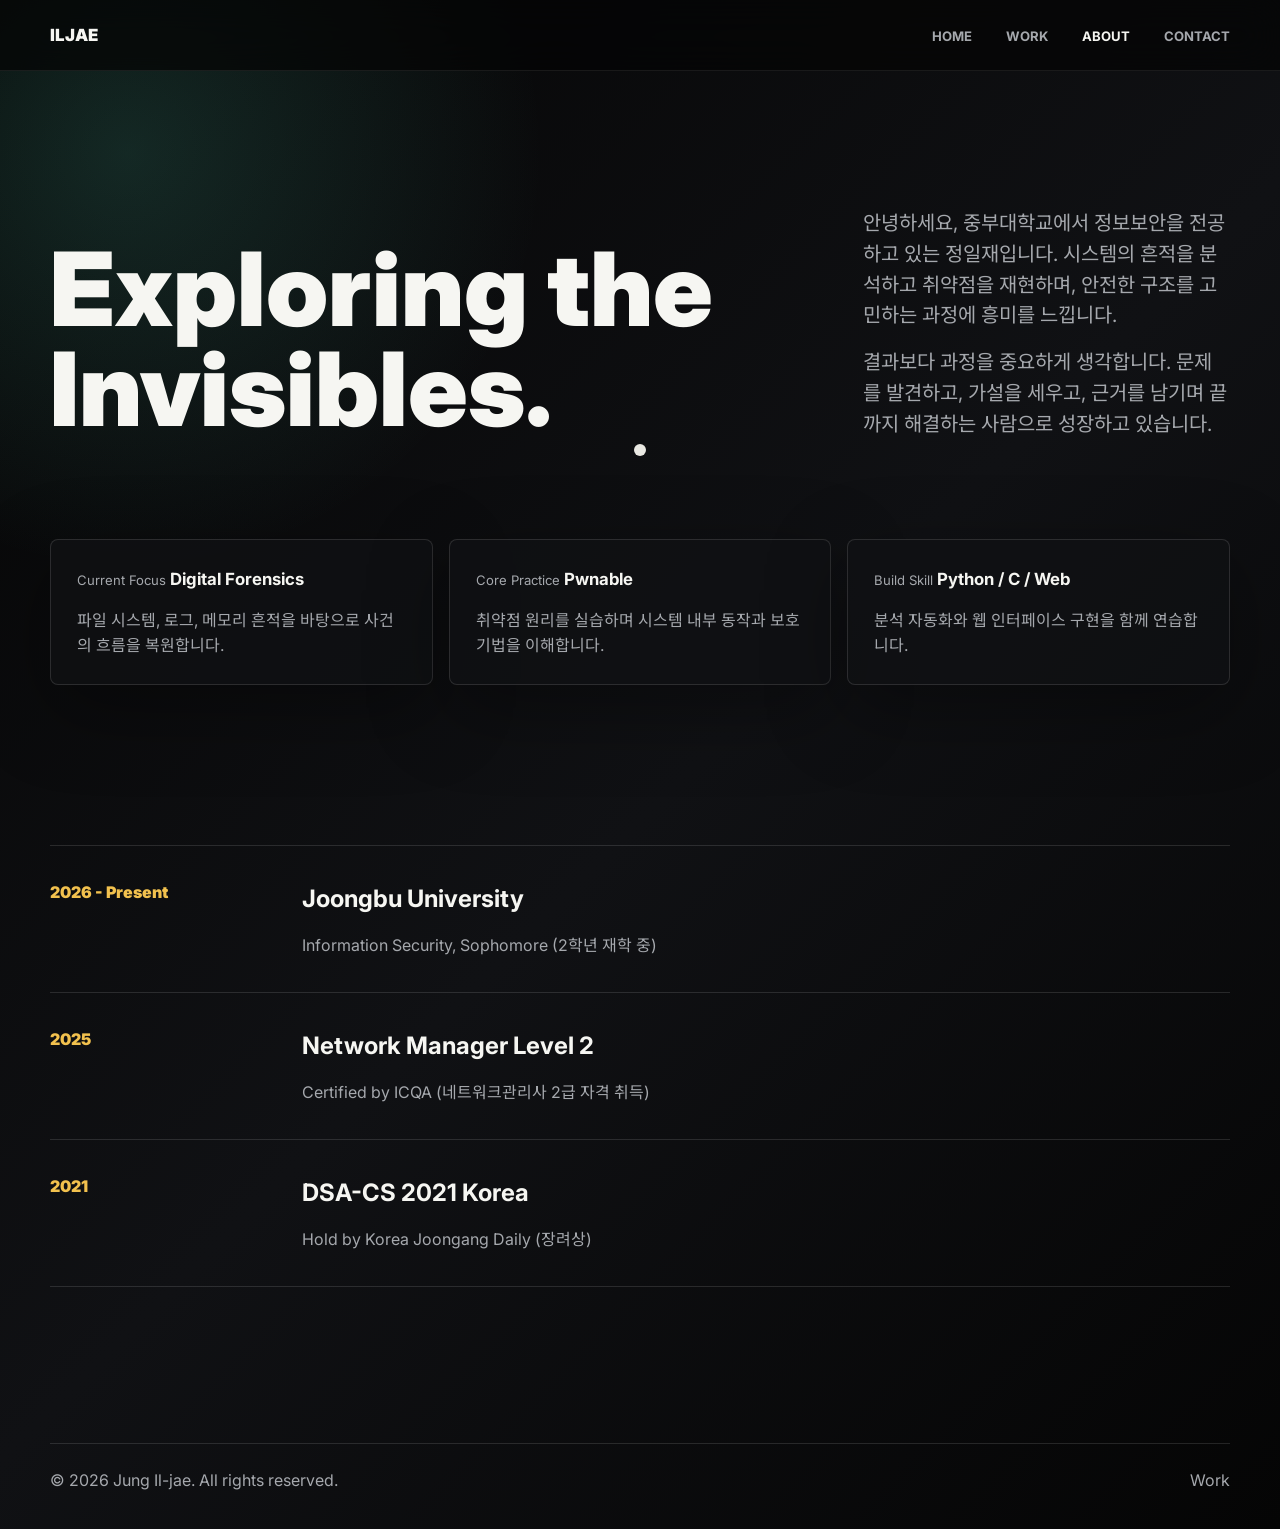
==== about.html @ fd4e7f98 "v1.0" ====
<!doctype html>
<html lang="ko">
  <head>
    <meta charset="UTF-8" />
    <meta name="viewport" content="width=device-width, initial-scale=1.0" />
    <title>About | Jung Il-jae</title>
    <meta
      name="description"
      content="정보보안을 공부하는 정일재의 소개, 기술 스택, 학력과 수상 기록"
    />
    <link rel="preconnect" href="https://fonts.googleapis.com" />
    <link rel="preconnect" href="https://fonts.gstatic.com" crossorigin />
    <link
      href="https://fonts.googleapis.com/css2?family=Inter:wght@400;600;700;900&family=Noto+Sans+KR:wght@400;500;700;900&display=swap"
      rel="stylesheet"
    />
    <link rel="stylesheet" href="style.css" />
    <link rel="stylesheet" href="animations.css" />
  </head>
  <body>
    <div class="scroll-progress" aria-hidden="true"></div>
    <div class="cursor" aria-hidden="true"></div>

    <header class="nav-container">
      <nav class="nav-content" aria-label="Primary navigation">
        <div class="logo"><a href="index.html">ILJAE</a></div>
        <button
          class="nav-toggle"
          type="button"
          aria-label="메뉴 열기"
          aria-expanded="false"
        >
          <span></span>
          <span></span>
        </button>
        <ul class="nav-links">
          <li><a href="index.html">Home</a></li>
          <li><a href="work.html">Work</a></li>
          <li><a href="about.html" class="active">About</a></li>
          <li><a href="contact.html">Contact</a></li>
        </ul>
      </nav>
    </header>

    <main class="about-main">
      <section class="page-hero">
        <div class="container page-grid">
          <h1 class="large-title reveal-text">Exploring the Invisibles.</h1>
          <div class="page-description reveal-text delay-1">
            <p>
              안녕하세요, 중부대학교에서 정보보안을 전공하고 있는 정일재입니다.
              시스템의 흔적을 분석하고 취약점을 재현하며, 안전한 구조를 고민하는
              과정에 흥미를 느낍니다.
            </p>
            <p>
              결과보다 과정을 중요하게 생각합니다. 문제를 발견하고, 가설을
              세우고, 근거를 남기며 끝까지 해결하는 사람으로 성장하고 있습니다.
            </p>
          </div>
        </div>
      </section>

      <section class="profile-section">
        <div class="container profile-grid reveal-text delay-2">
          <div class="profile-card">
            <span>Current Focus</span>
            <strong>Digital Forensics</strong>
            <p>파일 시스템, 로그, 메모리 흔적을 바탕으로 사건의 흐름을 복원합니다.</p>
          </div>
          <div class="profile-card">
            <span>Core Practice</span>
            <strong>Pwnable</strong>
            <p>취약점 원리를 실습하며 시스템 내부 동작과 보호 기법을 이해합니다.</p>
          </div>
          <div class="profile-card">
            <span>Build Skill</span>
            <strong>Python / C / Web</strong>
            <p>분석 자동화와 웹 인터페이스 구현을 함께 연습합니다.</p>
          </div>
        </div>
      </section>

      <section class="timeline-section">
        <div class="container">
          <div class="timeline-item reveal-text">
            <span class="year">2026 - Present</span>
            <div>
              <h2>Joongbu University</h2>
              <p>Information Security, Sophomore (2학년 재학 중)</p>
            </div>
          </div>
          <div class="timeline-item reveal-text">
            <span class="year">2025</span>
            <div>
              <h2>Network Manager Level 2</h2>
              <p>Certified by ICQA (네트워크관리사 2급 자격 취득)</p>
            </div>
          </div>
          <div class="timeline-item reveal-text">
            <span class="year">2021</span>
            <div>
              <h2>DSA-CS 2021 Korea</h2>
              <p>Hold by Korea Joongang Daily (장려상)</p>
            </div>
          </div>
        </div>
      </section>
    </main>

    <footer class="footer-container">
      <div class="container footer-content">
        <p>&copy; 2026 Jung Il-jae. All rights reserved.</p>
        <a href="work.html">Work</a>
      </div>
    </footer>

    <script src="script.js"></script>
  </body>
</html>
---- style.css ----
:root {
  --bg: #050505;
  --surface: #101114;
  --surface-soft: #17191e;
  --fg: #f6f6f2;
  --muted: #a5a8ad;
  --line: rgba(255, 255, 255, 0.12);
  --accent: #57d5b9;
  --accent-2: #f2c14e;
  --danger: #ff6b6b;
  --radius: 8px;
  --shadow: 0 24px 80px rgba(0, 0, 0, 0.36);
  --transition: 220ms ease;
}

* {
  box-sizing: border-box;
  margin: 0;
  padding: 0;
}

html {
  scroll-behavior: smooth;
}

body {
  min-height: 100vh;
  background:
    radial-gradient(circle at 10% 10%, rgba(87, 213, 185, 0.16), transparent 26rem),
    linear-gradient(135deg, #050505 0%, #101114 52%, #050505 100%);
  color: var(--fg);
  font-family: "Inter", "Noto Sans KR", sans-serif;
  letter-spacing: 0;
  line-height: 1.55;
  overflow-x: hidden;
  opacity: 0;
  transition: opacity 300ms ease;
}

body.loaded {
  opacity: 1;
}

a {
  color: inherit;
  text-decoration: none;
}

button {
  color: inherit;
  font: inherit;
}

.container {
  width: min(100% - 40px, 1180px);
  margin: 0 auto;
}

.scroll-progress {
  position: fixed;
  top: 0;
  left: 0;
  z-index: 2000;
  width: 0;
  height: 3px;
  background: linear-gradient(90deg, var(--accent), var(--accent-2));
}

.cursor {
  position: fixed;
  top: 0;
  left: 0;
  z-index: 9999;
  width: 12px;
  height: 12px;
  border-radius: 50%;
  background: var(--fg);
  pointer-events: none;
  mix-blend-mode: difference;
  transform: translate(-50%, -50%);
  transition: width var(--transition), height var(--transition), opacity var(--transition);
}

.cursor.is-active {
  width: 56px;
  height: 56px;
}

.nav-container {
  position: fixed;
  top: 0;
  z-index: 1000;
  width: 100%;
  padding: 22px 0;
  background: rgba(5, 5, 5, 0.72);
  border-bottom: 1px solid rgba(255, 255, 255, 0.08);
  backdrop-filter: blur(18px);
}

.nav-content {
  display: flex;
  align-items: center;
  justify-content: space-between;
  width: min(100% - 40px, 1180px);
  margin: 0 auto;
}

.logo a {
  font-size: 1.05rem;
  font-weight: 900;
}

.nav-links {
  display: flex;
  align-items: center;
  gap: 34px;
  list-style: none;
}

.nav-links a {
  color: var(--muted);
  font-size: 0.82rem;
  font-weight: 700;
  text-transform: uppercase;
  transition: color var(--transition);
}

.nav-links a:hover,
.nav-links a.active {
  color: var(--fg);
}

.nav-toggle {
  display: none;
  width: 42px;
  height: 42px;
  border: 1px solid var(--line);
  border-radius: var(--radius);
  background: rgba(255, 255, 255, 0.04);
  cursor: pointer;
}

.nav-toggle span {
  display: block;
  width: 18px;
  height: 2px;
  margin: 5px auto;
  background: var(--fg);
  transition: transform var(--transition);
}

.nav-container.menu-open .nav-toggle span:first-child {
  transform: translateY(3px) rotate(45deg);
}

.nav-container.menu-open .nav-toggle span:last-child {
  transform: translateY(-4px) rotate(-45deg);
}

section {
  padding: 120px 0;
}

.hero-wrapper {
  display: flex;
  align-items: center;
  min-height: 100vh;
  padding-top: 160px;
}

.hero-layout,
.page-grid,
.contact-layout {
  display: grid;
  grid-template-columns: minmax(0, 1.55fr) minmax(280px, 0.75fr);
  gap: 56px;
  align-items: end;
}

.hero-title,
.large-title {
  max-width: 900px;
  font-size: clamp(3rem, 8vw, 6.8rem);
  font-weight: 900;
  line-height: 0.98;
}

.hero-subtitle,
.page-description {
  max-width: 680px;
  margin-top: 28px;
  color: var(--muted);
  font-size: clamp(1rem, 2vw, 1.24rem);
}

.page-description p + p {
  margin-top: 16px;
}

.eyebrow,
.section-label {
  display: inline-flex;
  margin-bottom: 22px;
  color: var(--accent);
  font-size: 0.82rem;
  font-weight: 800;
  letter-spacing: 0.08em;
  text-transform: uppercase;
}

.hero-actions {
  display: flex;
  flex-wrap: wrap;
  gap: 12px;
  margin-top: 36px;
}

.button {
  display: inline-flex;
  align-items: center;
  justify-content: center;
  min-height: 48px;
  padding: 0 20px;
  border: 1px solid var(--line);
  border-radius: var(--radius);
  font-weight: 800;
  transition: transform var(--transition), background var(--transition), border-color var(--transition);
}

.button:hover {
  transform: translateY(-2px);
}

.button.primary {
  background: var(--fg);
  color: var(--bg);
}

.button.ghost {
  background: rgba(255, 255, 255, 0.04);
}

.signal-panel,
.contact-panel,
.profile-card {
  border: 1px solid var(--line);
  border-radius: var(--radius);
  background: rgba(16, 17, 20, 0.78);
  box-shadow: var(--shadow);
}

.signal-panel {
  padding: 10px;
}

.signal-line {
  display: grid;
  gap: 6px;
  padding: 18px;
  border-bottom: 1px solid var(--line);
}

.signal-line:last-child {
  border-bottom: 0;
}

.signal-line span,
.profile-card span,
.copy-email span,
.copy-email small {
  color: var(--muted);
  font-size: 0.82rem;
}

.signal-line strong,
.profile-card strong,
.copy-email strong {
  font-size: 1.05rem;
}

.stats-section {
  padding: 0 0 80px;
}

.stats-grid {
  display: grid;
  grid-template-columns: repeat(3, 1fr);
  border-top: 1px solid var(--line);
  border-bottom: 1px solid var(--line);
}

.stats-grid div {
  display: grid;
  gap: 8px;
  padding: 28px;
  border-right: 1px solid var(--line);
}

.stats-grid div:last-child {
  border-right: 0;
}

.stats-grid strong {
  font-size: clamp(2rem, 5vw, 4rem);
  line-height: 1;
}

.stats-grid span {
  color: var(--muted);
}

.section-heading {
  display: flex;
  align-items: center;
  justify-content: space-between;
  gap: 20px;
  margin-bottom: 28px;
}

.inline-link {
  color: var(--muted);
  font-weight: 700;
}

.featured-grid,
.profile-grid {
  display: grid;
  grid-template-columns: repeat(3, 1fr);
  gap: 16px;
}

.project-card,
.work-item {
  position: relative;
  overflow: hidden;
  border: 1px solid var(--line);
  border-radius: var(--radius);
  background: rgba(16, 17, 20, 0.78);
  transition: transform var(--transition), border-color var(--transition), background var(--transition);
}

.project-card:hover,
.work-item:hover {
  border-color: rgba(87, 213, 185, 0.58);
  background: rgba(23, 25, 30, 0.95);
  transform: translateY(-4px);
}

.project-card a,
.work-item a {
  display: grid;
  min-height: 230px;
  padding: 24px;
}

.project-meta,
.work-meta {
  display: flex;
  flex-wrap: wrap;
  gap: 8px;
  margin-bottom: 26px;
}

.tag {
  display: inline-flex;
  align-items: center;
  min-height: 26px;
  padding: 0 9px;
  border: 1px solid var(--line);
  border-radius: 999px;
  color: var(--muted);
  font-size: 0.78rem;
  font-weight: 700;
}

.project-card h2,
.work-item h2 {
  font-size: clamp(1.35rem, 3vw, 2rem);
  line-height: 1.1;
}

.project-card p,
.work-item p,
.profile-card p,
.timeline-item p {
  margin-top: 16px;
  color: var(--muted);
}

.page-hero {
  padding-top: 180px;
  padding-bottom: 80px;
}

.work-browser {
  padding-top: 30px;
}

.filter-bar {
  display: flex;
  flex-wrap: wrap;
  gap: 10px;
  margin-bottom: 24px;
}

.filter-button {
  min-height: 42px;
  padding: 0 16px;
  border: 1px solid var(--line);
  border-radius: 999px;
  background: rgba(255, 255, 255, 0.04);
  cursor: pointer;
  transition: background var(--transition), color var(--transition), border-color var(--transition);
}

.filter-button:hover,
.filter-button.active {
  border-color: var(--accent);
  background: var(--accent);
  color: var(--bg);
}

.work-list {
  display: grid;
  gap: 14px;
}

.work-item a {
  min-height: 190px;
}

.work-footer {
  display: flex;
  align-items: end;
  justify-content: space-between;
  gap: 20px;
  margin-top: auto;
}

.work-year {
  color: var(--accent-2);
  font-weight: 900;
}

.archive-link {
  display: grid;
  gap: 10px;
  margin-top: 40px;
  padding: 32px;
  border-top: 1px solid var(--line);
  border-bottom: 1px solid var(--line);
}

.archive-link span {
  color: var(--muted);
}

.archive-link strong {
  font-size: clamp(1.8rem, 6vw, 4.4rem);
  line-height: 1;
}

.profile-section {
  padding-top: 20px;
}

.profile-card {
  padding: 26px;
}

.timeline-section {
  padding-top: 40px;
}

.timeline-item {
  display: grid;
  grid-template-columns: 220px minmax(0, 1fr);
  gap: 32px;
  padding: 34px 0;
  border-top: 1px solid var(--line);
}

.timeline-item:last-child {
  border-bottom: 1px solid var(--line);
}

.year {
  color: var(--accent-2);
  font-weight: 900;
}

.contact-main {
  min-height: calc(100vh - 90px);
}

.contact-hero {
  display: flex;
  align-items: center;
  min-height: 100vh;
  padding-top: 160px;
}

.contact-panel {
  padding: 12px;
}

.copy-email {
  display: grid;
  width: 100%;
  gap: 8px;
  padding: 22px;
  border: 0;
  border-radius: var(--radius);
  background: var(--surface-soft);
  text-align: left;
  cursor: pointer;
}

.copy-email.is-copied small {
  color: var(--accent);
}

.social-links {
  display: grid;
  gap: 0;
  list-style: none;
}

.social-links a {
  display: flex;
  align-items: center;
  justify-content: space-between;
  min-height: 58px;
  padding: 0 22px;
  border-top: 1px solid var(--line);
  color: var(--muted);
  font-weight: 800;
  transition: color var(--transition), padding var(--transition);
}

.social-links a::after {
  content: "->";
}

.social-links a:hover {
  color: var(--fg);
  padding-left: 28px;
}

.footer-container {
  padding: 36px 0;
  color: var(--muted);
}

.footer-content {
  display: flex;
  justify-content: space-between;
  gap: 20px;
  border-top: 1px solid var(--line);
  padding-top: 24px;
}

.muted {
  color: var(--muted);
}

@media (max-width: 820px) {
  .container,
  .nav-content {
    width: min(100% - 28px, 1180px);
  }

  .nav-toggle {
    display: inline-block;
  }

  .nav-links {
    position: absolute;
    top: calc(100% + 1px);
    right: 14px;
    left: 14px;
    display: none;
    grid-template-columns: 1fr;
    gap: 0;
    padding: 10px;
    border: 1px solid var(--line);
    border-radius: var(--radius);
    background: rgba(5, 5, 5, 0.96);
  }

  .nav-container.menu-open .nav-links {
    display: grid;
  }

  .nav-links a {
    display: block;
    padding: 16px;
  }

  section {
    padding: 86px 0;
  }

  .hero-wrapper,
  .contact-hero {
    min-height: auto;
    padding-top: 150px;
  }

  .hero-layout,
  .page-grid,
  .contact-layout,
  .timeline-item {
    grid-template-columns: 1fr;
    gap: 28px;
  }

  .hero-title,
  .large-title {
    font-size: clamp(2.6rem, 16vw, 4.4rem);
  }

  .featured-grid,
  .profile-grid,
  .stats-grid {
    grid-template-columns: 1fr;
  }

  .stats-grid div {
    border-right: 0;
    border-bottom: 1px solid var(--line);
  }

  .stats-grid div:last-child {
    border-bottom: 0;
  }

  .section-heading,
  .work-footer,
  .footer-content {
    align-items: flex-start;
    flex-direction: column;
  }

  .project-card a,
  .work-item a {
    min-height: 210px;
  }
}

@media (hover: none), (pointer: coarse) {
  .cursor {
    display: none;
  }
}

@media (prefers-reduced-motion: reduce) {
  *,
  *::before,
  *::after {
    scroll-behavior: auto !important;
    transition-duration: 0.01ms !important;
    animation-duration: 0.01ms !important;
    animation-iteration-count: 1 !important;
  }
}
---- animations.css ----
.reveal-text {
  opacity: 0;
  transform: translateY(26px);
}

.reveal-text.active {
  opacity: 1;
  transform: translateY(0);
  transition:
    opacity 720ms cubic-bezier(0.16, 1, 0.3, 1),
    transform 720ms cubic-bezier(0.16, 1, 0.3, 1);
}

.delay-1.active {
  transition-delay: 100ms;
}

.delay-2.active {
  transition-delay: 190ms;
}

.delay-3.active {
  transition-delay: 280ms;
}

.work-item.is-hidden {
  display: none;
}
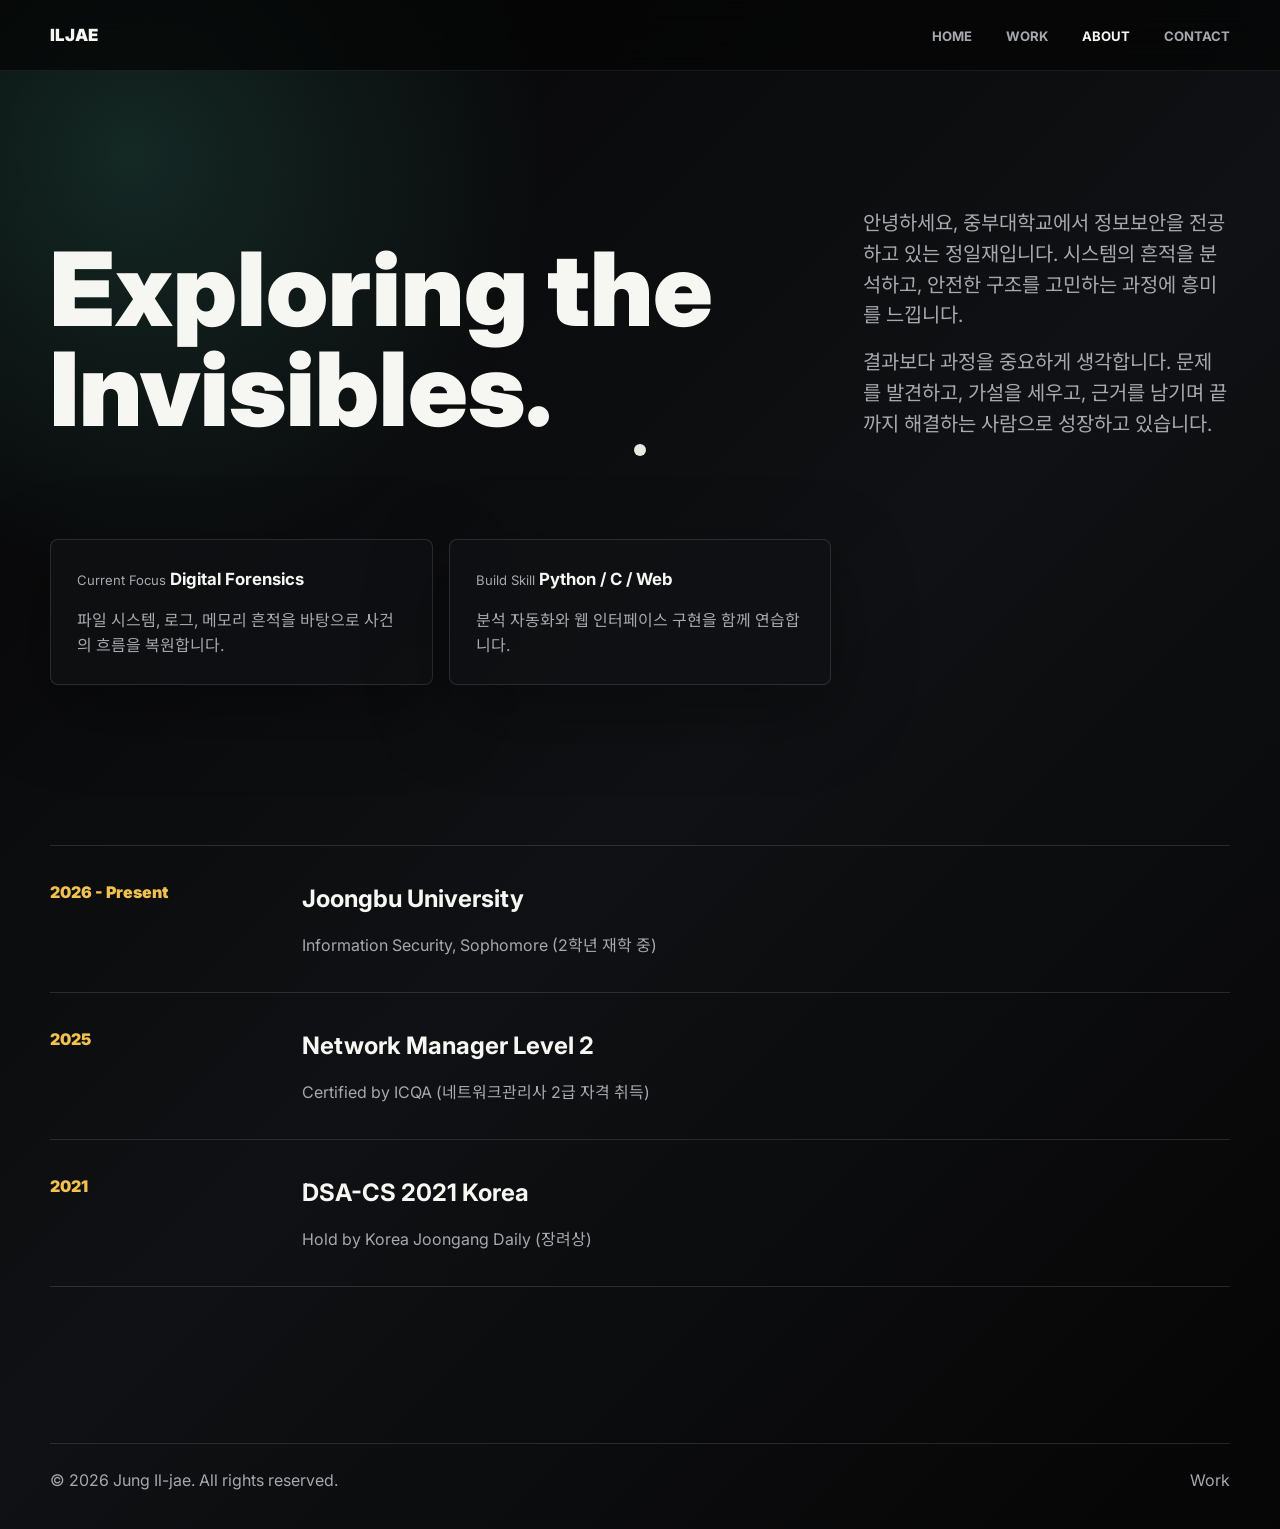
==== commit 7f289529: "v2.0" ====
--- a/about.html
+++ b/about.html
@@ -15,7 +15,6 @@
       rel="stylesheet"
     />
     <link rel="stylesheet" href="style.css" />
-    <link rel="stylesheet" href="animations.css" />
   </head>
   <body>
     <div class="scroll-progress" aria-hidden="true"></div>
@@ -49,8 +48,8 @@
           <div class="page-description reveal-text delay-1">
             <p>
               안녕하세요, 중부대학교에서 정보보안을 전공하고 있는 정일재입니다.
-              시스템의 흔적을 분석하고 취약점을 재현하며, 안전한 구조를 고민하는
-              과정에 흥미를 느낍니다.
+              시스템의 흔적을 분석하고, 안전한 구조를 고민하는 과정에 흥미를
+              느낍니다.
             </p>
             <p>
               결과보다 과정을 중요하게 생각합니다. 문제를 발견하고, 가설을
@@ -65,12 +64,10 @@
           <div class="profile-card">
             <span>Current Focus</span>
             <strong>Digital Forensics</strong>
-            <p>파일 시스템, 로그, 메모리 흔적을 바탕으로 사건의 흐름을 복원합니다.</p>
-          </div>
-          <div class="profile-card">
-            <span>Core Practice</span>
-            <strong>Pwnable</strong>
-            <p>취약점 원리를 실습하며 시스템 내부 동작과 보호 기법을 이해합니다.</p>
+            <p>
+              파일 시스템, 로그, 메모리 흔적을 바탕으로 사건의 흐름을
+              복원합니다.
+            </p>
           </div>
           <div class="profile-card">
             <span>Build Skill</span>
--- a/style.css
+++ b/style.css
@@ -26,10 +26,14 @@
 body {
   min-height: 100vh;
   background:
-    radial-gradient(circle at 10% 10%, rgba(87, 213, 185, 0.16), transparent 26rem),
+    radial-gradient(
+      circle at 10% 10%,
+      rgba(87, 213, 185, 0.16),
+      transparent 26rem
+    ),
     linear-gradient(135deg, #050505 0%, #101114 52%, #050505 100%);
   color: var(--fg);
-  font-family: "Inter", "Noto Sans KR", sans-serif;
+  font-family: 'Inter', 'Noto Sans KR', sans-serif;
   letter-spacing: 0;
   line-height: 1.55;
   overflow-x: hidden;
@@ -78,7 +82,10 @@
   pointer-events: none;
   mix-blend-mode: difference;
   transform: translate(-50%, -50%);
-  transition: width var(--transition), height var(--transition), opacity var(--transition);
+  transition:
+    width var(--transition),
+    height var(--transition),
+    opacity var(--transition);
 }
 
 .cursor.is-active {
@@ -224,7 +231,10 @@
   border: 1px solid var(--line);
   border-radius: var(--radius);
   font-weight: 800;
-  transition: transform var(--transition), background var(--transition), border-color var(--transition);
+  transition:
+    transform var(--transition),
+    background var(--transition),
+    border-color var(--transition);
 }
 
 .button:hover {
@@ -336,7 +346,10 @@
   border: 1px solid var(--line);
   border-radius: var(--radius);
   background: rgba(16, 17, 20, 0.78);
-  transition: transform var(--transition), border-color var(--transition), background var(--transition);
+  transition:
+    transform var(--transition),
+    border-color var(--transition),
+    background var(--transition);
 }
 
 .project-card:hover,
@@ -410,7 +423,10 @@
   border-radius: 999px;
   background: rgba(255, 255, 255, 0.04);
   cursor: pointer;
-  transition: background var(--transition), color var(--transition), border-color var(--transition);
+  transition:
+    background var(--transition),
+    color var(--transition),
+    border-color var(--transition);
 }
 
 .filter-button:hover,
@@ -535,11 +551,13 @@
   border-top: 1px solid var(--line);
   color: var(--muted);
   font-weight: 800;
-  transition: color var(--transition), padding var(--transition);
+  transition:
+    color var(--transition),
+    padding var(--transition);
 }
 
 .social-links a::after {
-  content: "->";
+  content: '->';
 }
 
 .social-links a:hover {
@@ -664,3 +682,33 @@
     animation-iteration-count: 1 !important;
   }
 }
+
+/* --- animations.css 통합 부분 --- */
+.reveal-text {
+  opacity: 0;
+  transform: translateY(26px);
+}
+
+.reveal-text.active {
+  opacity: 1;
+  transform: translateY(0);
+  transition:
+    opacity 720ms cubic-bezier(0.16, 1, 0.3, 1),
+    transform 720ms cubic-bezier(0.16, 1, 0.3, 1);
+}
+
+.delay-1.active {
+  transition-delay: 100ms;
+}
+
+.delay-2.active {
+  transition-delay: 190ms;
+}
+
+.delay-3.active {
+  transition-delay: 280ms;
+}
+
+.work-item.is-hidden {
+  display: none;
+}
